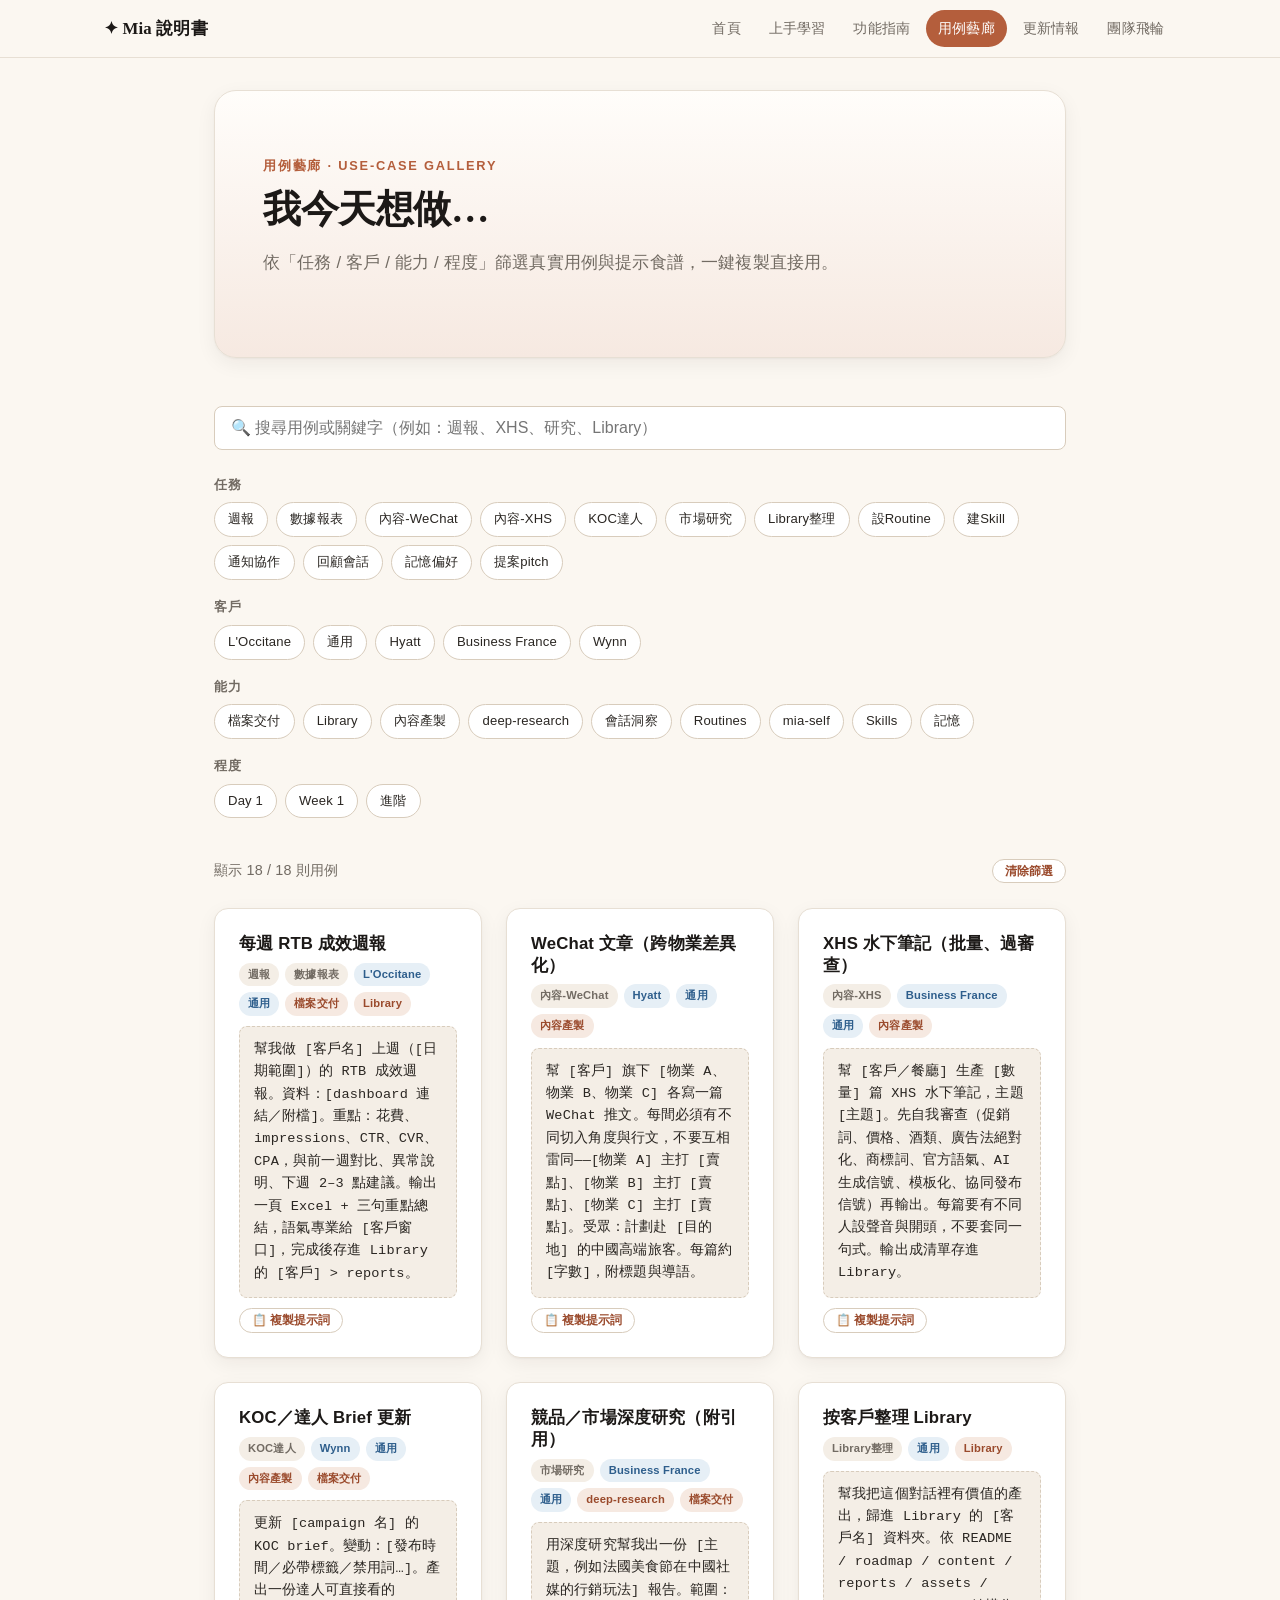
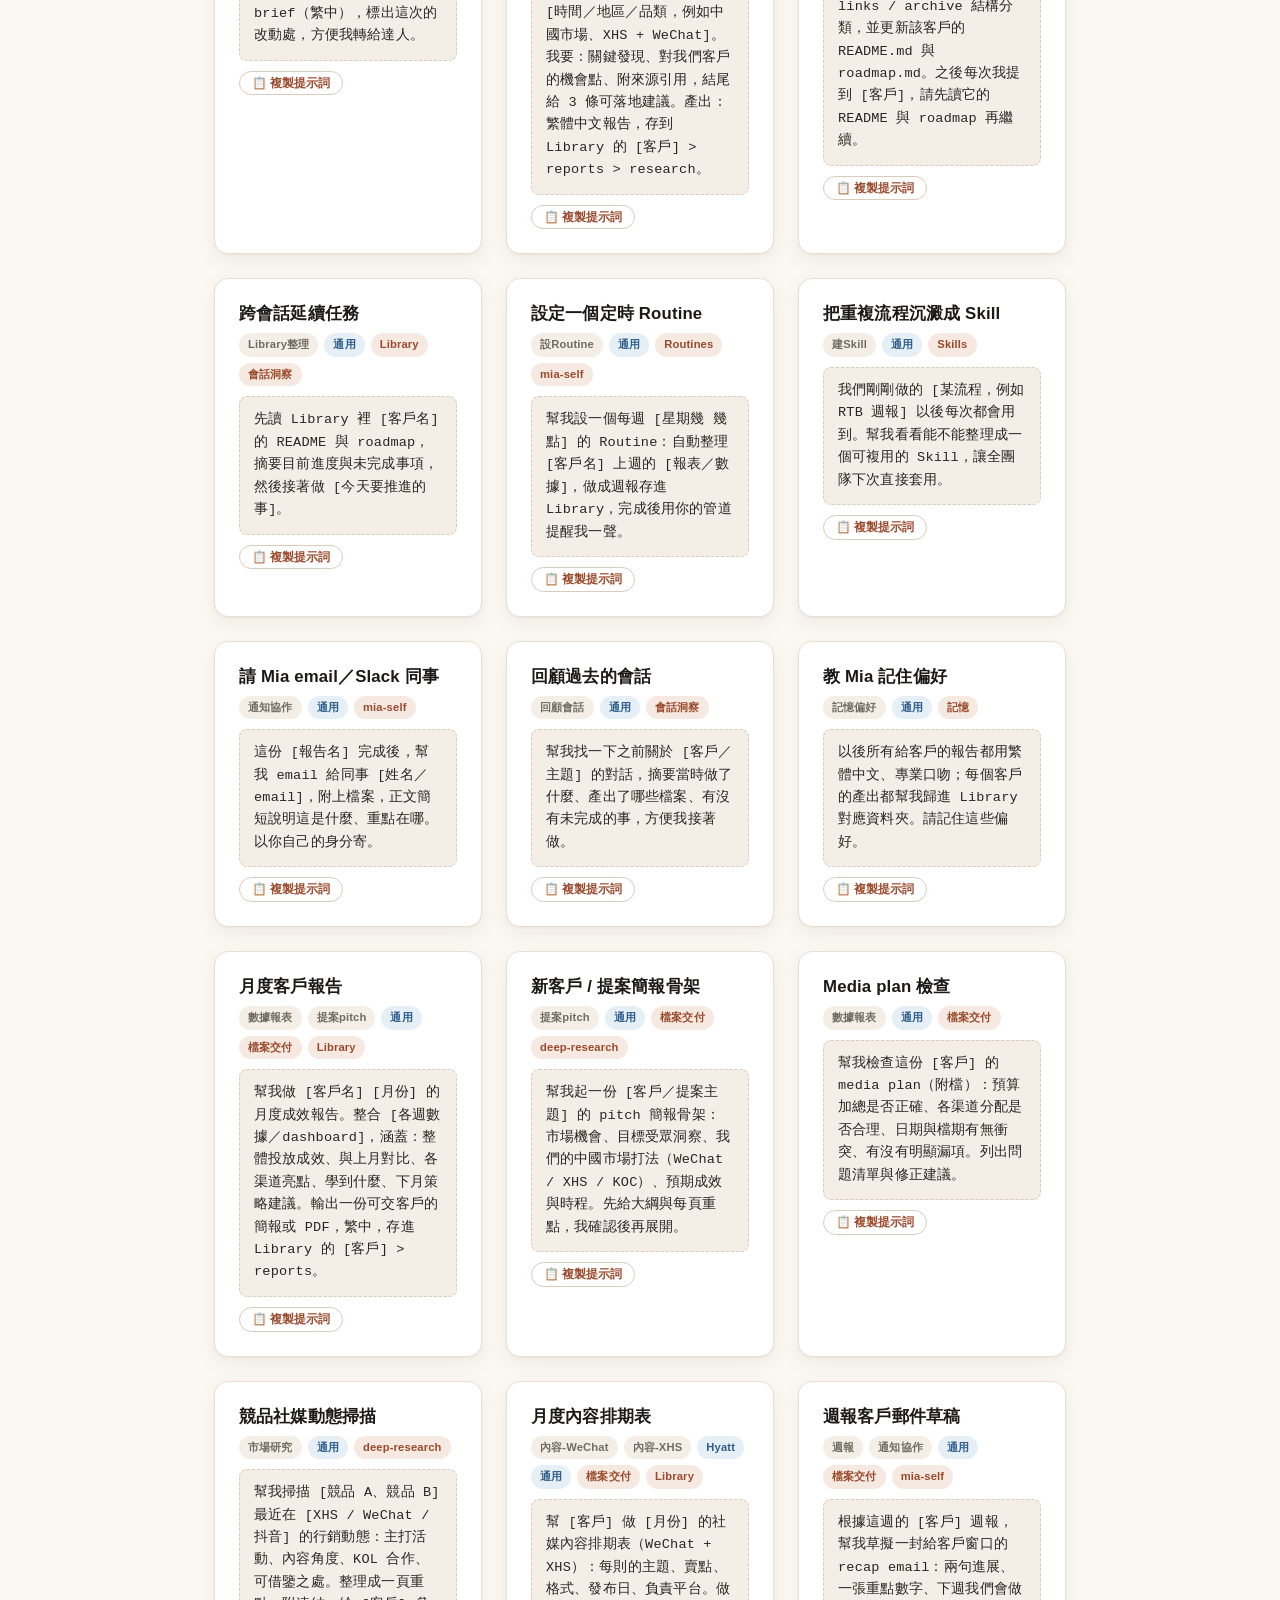
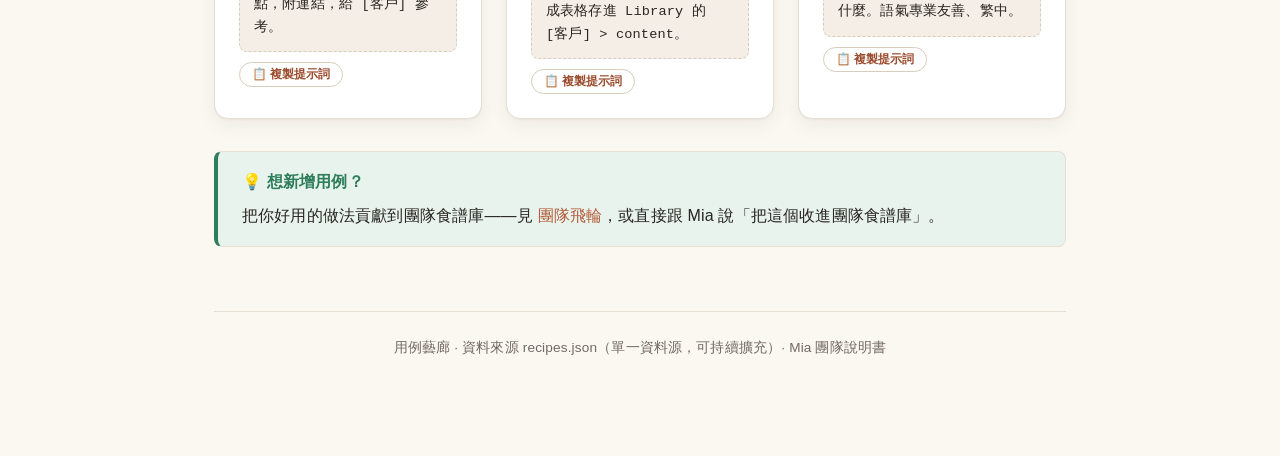
==== gallery.html @ 1db787ba "add gallery.html" ====
<!DOCTYPE html>
<html lang="zh-Hant">
<head>
<meta charset="utf-8">
<meta name="viewport" content="width=device-width, initial-scale=1">
<title>用例藝廊 · Mia 團隊說明書</title>
<link rel="stylesheet" href="assets/site.css">
</head>
<body>
<div class="page">
  <header class="hero">
    <div class="eyebrow">用例藝廊 · Use-case Gallery</div>
    <h1>我今天想做…</h1>
    <p class="lede">依「任務 / 客戶 / 能力 / 程度」篩選真實用例與提示食譜，一鍵複製直接用。</p>
  </header>

  <input class="searchbox" id="gsearch" type="search" placeholder="🔍 搜尋用例或關鍵字（例如：週報、XHS、研究、Library）">

  <div class="filters" id="filters"><!-- 篩選晶片由 app.js 依 recipes.json 生成 --></div>

  <div style="display:flex;align-items:center;justify-content:space-between;gap:12px;flex-wrap:wrap">
    <span class="gcount" id="gcount">載入中…</span>
    <button class="copybtn" id="gclear" type="button">清除篩選</button>
  </div>

  <div class="grid" id="gallery-root" style="margin-top:8px">
    <div class="empty">載入用例中…</div>
  </div>

  <div class="callout tip" style="margin-top:32px"><div class="label">💡 想新增用例？</div><p>把你好用的做法貢獻到團隊食譜庫——見 <a href="contribute.html">團隊飛輪</a>，或直接跟 Mia 說「把這個收進團隊食譜庫」。</p></div>

  <footer>用例藝廊 · 資料來源 recipes.json（單一資料源，可持續擴充）· Mia 團隊說明書</footer>
</div>
<script src="assets/app.js" defer></script>
</body>
</html>
---- assets/site.css ----
/* Mia 團隊說明書 — shared design system (new pages) */
:root{
  --accent:#B45E3C; --accent-strong:#9A4A2C; --accent-tint:#F6E9E1;
  --ink:#2A2622; --ink-strong:#1C1917; --muted:#726B63; --faint:#968C81;
  --paper:#FBF7F1; --surface:#FFFFFF; --surface-alt:#F4EEE6;
  --border:#E7DFD4; --border-strong:#D8CCBC;
  --tip:#2E7D5B; --tip-bg:#E7F3EC; --warn:#B4791E; --warn-bg:#FBF0DA;
  --limit:#B4382E; --limit-bg:#FBE7E4; --ex:#2E5E8C; --ex-bg:#E6EFF6;
  --font-sans:"PingFang TC","Microsoft JhengHei","Noto Sans TC","Heiti TC",-apple-system,BlinkMacSystemFont,"Segoe UI",Roboto,"Helvetica Neue",sans-serif;
  --font-serif:"Songti TC","PingFang TC",Georgia,"Times New Roman",serif;
  --font-mono:"SFMono-Regular","SF Mono","Cascadia Code",Consolas,"Courier New",monospace;
  --maxw:900px; --sp-2:8px; --sp-3:12px; --sp-4:16px; --sp-5:24px;
  --sp-6:32px; --sp-7:48px; --sp-8:64px; --sp-9:96px;
  --r-sm:8px; --r:14px; --r-lg:22px;
  --shadow:0 1px 2px rgba(28,25,23,.04),0 6px 20px rgba(28,25,23,.06);
  --shadow-lift:0 4px 10px rgba(28,25,23,.06),0 14px 34px rgba(28,25,23,.10);
}
*{box-sizing:border-box;}
html{scroll-behavior:smooth;-webkit-text-size-adjust:100%;}
body{margin:0;background:var(--paper);color:var(--ink);font-family:var(--font-sans);
  font-size:16px;line-height:1.75;letter-spacing:.01em;-webkit-font-smoothing:antialiased;}
h1,h2,h3,h4{color:var(--ink-strong);margin:0 0 var(--sp-4);line-height:1.3;}
h1{font-family:var(--font-serif);font-size:2.4rem;font-weight:700;letter-spacing:-.01em;line-height:1.2;}
h2{font-family:var(--font-serif);font-size:1.7rem;font-weight:700;}
h3{font-size:1.2rem;font-weight:600;margin-top:var(--sp-6);}
h4{font-size:1.05rem;font-weight:600;}
p{margin:0 0 var(--sp-4);}
ul,ol{margin:0 0 var(--sp-4);padding-left:1.4em;} li{margin:4px 0;}
a{color:var(--accent);text-decoration:none;} a:hover{color:var(--accent-strong);text-decoration:underline;}
:focus-visible{outline:2px solid var(--accent);outline-offset:2px;border-radius:4px;}
.eyebrow{font-size:.8rem;font-weight:700;letter-spacing:.14em;text-transform:uppercase;color:var(--accent);margin-bottom:var(--sp-2);}
.lede{color:var(--muted);font-size:1.05rem;}
small,.small{font-size:.85rem;color:var(--muted);}
.kicker{color:var(--muted);font-size:.92rem;margin:-8px 0 var(--sp-5);}
.page{max-width:var(--maxw);margin:0 auto;padding:0 24px 96px;}

/* site header (also styled here; app.js injects the markup) */
.site{position:sticky;top:0;z-index:30;background:rgba(251,247,241,.94);
  -webkit-backdrop-filter:saturate(1.2) blur(8px);backdrop-filter:saturate(1.2) blur(8px);
  border-bottom:1px solid var(--border);}
.site-in{max-width:1120px;margin:0 auto;padding:10px 24px;display:flex;align-items:center;
  justify-content:space-between;gap:16px;flex-wrap:wrap;}
.site .logo{font-family:var(--font-serif);font-weight:700;color:var(--ink-strong);font-size:1.05rem;
  text-decoration:none;white-space:nowrap;}
.site .logo:hover{color:var(--accent-strong);text-decoration:none;}
.site-nav{display:flex;gap:4px;flex-wrap:wrap;}
.site-nav a{font-size:.9rem;color:var(--muted);padding:6px 12px;border-radius:20px;text-decoration:none;white-space:nowrap;}
.site-nav a:hover{background:var(--accent-tint);color:var(--ink-strong);text-decoration:none;}
.site-nav a.cur{background:var(--accent);color:#fff;}

/* hero */
.hero{background:linear-gradient(180deg,#FFFDFA,var(--accent-tint));border:1px solid var(--border);
  border-radius:var(--r-lg);padding:var(--sp-8) var(--sp-7);margin:var(--sp-6) 0 var(--sp-7);box-shadow:var(--shadow);}
.hero .rule{width:56px;height:3px;background:var(--accent);border-radius:2px;margin:var(--sp-5) 0;}
.meta{display:flex;flex-wrap:wrap;gap:var(--sp-5);color:var(--muted);font-size:.9rem;}
.meta b{color:var(--ink-strong);font-weight:600;}

/* cards + grid */
.card{background:var(--surface);border:1px solid var(--border);border-radius:var(--r);padding:var(--sp-6);
  box-shadow:var(--shadow);margin:var(--sp-5) 0;}
.grid{display:grid;grid-template-columns:repeat(auto-fit,minmax(240px,1fr));gap:var(--sp-5);}
.grid .card{margin:0;transition:transform .18s ease,box-shadow .18s ease;}
.grid .card:hover{transform:translateY(-2px);box-shadow:var(--shadow-lift);}
.chip{display:inline-flex;align-items:center;justify-content:center;width:40px;height:40px;border-radius:12px;
  background:var(--accent-tint);font-size:1.3rem;margin-bottom:var(--sp-3);}
.linkcard{display:block;text-decoration:none;color:inherit;transition:transform .18s ease,box-shadow .18s ease;}
.linkcard:hover{transform:translateY(-2px);box-shadow:var(--shadow-lift);text-decoration:none;color:inherit;}
.linkcard .go{color:var(--accent);font-weight:600;font-size:.92rem;margin-top:16px;display:inline-block;}

/* callouts */
.callout{border:1px solid var(--border);border-left-width:4px;border-radius:var(--r-sm);padding:var(--sp-4) var(--sp-5);margin:var(--sp-5) 0;}
.callout .label{font-weight:700;display:flex;align-items:center;gap:8px;margin-bottom:6px;}
.callout p:last-child{margin-bottom:0;}
.callout.tip{background:var(--tip-bg);border-left-color:var(--tip);} .callout.tip .label{color:var(--tip);}
.callout.ex{background:var(--ex-bg);border-left-color:var(--ex);} .callout.ex .label{color:var(--ex);}
.callout.warn{background:var(--warn-bg);border-left-color:var(--warn);} .callout.warn .label{color:var(--warn);}

/* prompt / recipe block */
.recipe{position:relative;background:var(--surface-alt);border:1px dashed var(--border-strong);border-radius:var(--r-sm);
  padding:var(--sp-6) var(--sp-5) var(--sp-5);font-family:var(--font-mono);font-size:.9rem;line-height:1.7;
  color:var(--ink);white-space:pre-wrap;margin:var(--sp-4) 0;}
.recipe b{color:var(--accent-strong);}

/* copy button (also injected inline by app.js as fallback) */
.copybtn{font-family:var(--font-sans);font-size:.75rem;font-weight:700;border:1px solid var(--border-strong);
  background:var(--surface);color:var(--accent-strong);border-radius:16px;padding:3px 12px;cursor:pointer;line-height:1.4;}
.copybtn:hover{background:var(--accent-tint);}
.copyrow{display:flex;gap:6px;flex-wrap:wrap;margin-top:8px;}

/* do/don't compare */
.compare{display:grid;grid-template-columns:1fr 1fr;gap:var(--sp-4);margin:var(--sp-5) 0;}
.compare>div{border-radius:var(--r-sm);padding:var(--sp-4) var(--sp-5);border:1px solid var(--border);}
.compare .do{background:var(--tip-bg);} .compare .dont{background:var(--limit-bg);}
.compare h4{margin-bottom:var(--sp-3);} .compare .do h4{color:var(--tip);} .compare .dont h4{color:var(--limit);}
.compare ul{margin:0;padding-left:1.2em;}

/* filter chips */
.filters{margin:var(--sp-5) 0;}
.filter-group{margin-bottom:var(--sp-4);}
.filter-group .flabel{font-size:.8rem;font-weight:700;color:var(--muted);letter-spacing:.06em;margin-bottom:6px;}
.chips{display:flex;flex-wrap:wrap;gap:8px;}
.fchip{font-size:.82rem;border:1px solid var(--border-strong);background:var(--surface);color:var(--ink);
  border-radius:20px;padding:5px 13px;cursor:pointer;user-select:none;}
.fchip:hover{background:var(--accent-tint);}
.fchip.on{background:var(--accent);color:#fff;border-color:var(--accent);}
.searchbox{width:100%;font-family:var(--font-sans);font-size:1rem;padding:12px 16px;border:1px solid var(--border-strong);
  border-radius:var(--r-sm);background:var(--surface);color:var(--ink);}
.searchbox:focus{outline:2px solid var(--accent);border-color:var(--accent);}

/* gallery cards */
.gcount{color:var(--muted);font-size:.9rem;margin:var(--sp-4) 0;}
.gcard{background:var(--surface);border:1px solid var(--border);border-radius:var(--r);padding:var(--sp-5);box-shadow:var(--shadow);}
.gcard h4{margin:0 0 8px;}
.gcard .tags{display:flex;flex-wrap:wrap;gap:6px;margin-bottom:10px;}
.gcard .t{font-size:.7rem;font-weight:600;border-radius:20px;padding:2px 9px;background:var(--surface-alt);color:var(--muted);}
.gcard .t.cli{background:var(--ex-bg);color:var(--ex);}
.gcard .t.cap{background:var(--accent-tint);color:var(--accent-strong);}
.gcard pre{font-family:var(--font-mono);font-size:.85rem;line-height:1.65;white-space:pre-wrap;color:var(--ink);
  background:var(--surface-alt);border:1px dashed var(--border-strong);border-radius:var(--r-sm);padding:12px 14px;margin:0 0 10px;}
.empty{color:var(--muted);padding:var(--sp-6);text-align:center;border:1px dashed var(--border-strong);border-radius:var(--r-sm);}

/* checklist / progress (learn) */
.progress{height:10px;background:var(--surface-alt);border-radius:20px;overflow:hidden;margin:var(--sp-3) 0 var(--sp-5);border:1px solid var(--border);}
.progress > i{display:block;height:100%;width:0;background:var(--accent);transition:width .3s ease;}
.checklist{list-style:none;padding:0;margin:0;}
.checklist li{display:flex;gap:12px;align-items:flex-start;padding:12px;border:1px solid var(--border);border-radius:var(--r-sm);
  background:var(--surface);margin-bottom:10px;}
.checklist input{margin-top:5px;width:18px;height:18px;accent-color:var(--accent);flex:0 0 auto;}
.checklist .done{opacity:.6;text-decoration:line-through;}
.checklist .step-t{font-weight:600;color:var(--ink-strong);}
.checklist .lvl{font-size:.68rem;font-weight:700;padding:1px 8px;border-radius:20px;margin-left:6px;vertical-align:middle;}
.lvl.d1{background:var(--tip-bg);color:var(--tip);} .lvl.w1{background:var(--warn-bg);color:var(--warn);} .lvl.adv{background:var(--ex-bg);color:var(--ex);}

/* tip of the day */
.tipcard{background:linear-gradient(180deg,#FFFDFA,var(--accent-tint));border:1px solid var(--border);
  border-radius:var(--r);padding:var(--sp-5) var(--sp-6);box-shadow:var(--shadow);}
.tipcard .k{font-size:.8rem;font-weight:700;letter-spacing:.1em;color:var(--accent);text-transform:uppercase;}
.tipcard .body{font-size:1.1rem;color:var(--ink-strong);margin-top:6px;}

/* quiz */
.quiz .q{border:1px solid var(--border);border-radius:var(--r-sm);padding:var(--sp-4) var(--sp-5);margin-bottom:12px;background:var(--surface);}
.quiz .q p{font-weight:600;color:var(--ink-strong);}
.quiz .opt{display:block;padding:8px 12px;border:1px solid var(--border);border-radius:var(--r-sm);margin:6px 0;cursor:pointer;}
.quiz .opt:hover{background:var(--accent-tint);}
.quiz .opt.right{background:var(--tip-bg);border-color:var(--tip);}
.quiz .opt.wrong{background:var(--limit-bg);border-color:var(--limit);}
.quiz .fb{font-size:.9rem;color:var(--muted);margin-top:6px;}

/* steps */
.steps{list-style:none;counter-reset:s;padding:0;margin:var(--sp-5) 0;}
.steps li{counter-increment:s;position:relative;padding:0 0 var(--sp-5) 52px;}
.steps li::before{content:counter(s);position:absolute;left:0;top:0;width:32px;height:32px;border-radius:50%;
  background:var(--accent);color:#fff;font-weight:700;display:flex;align-items:center;justify-content:center;font-size:.95rem;}
.steps li:not(:last-child)::after{content:"";position:absolute;left:15px;top:36px;bottom:6px;width:2px;background:var(--border-strong);}

/* toast */
#toast{position:fixed;left:50%;bottom:28px;transform:translateX(-50%) translateY(20px);background:var(--ink-strong);
  color:#fff;padding:10px 18px;border-radius:24px;font-size:.9rem;opacity:0;pointer-events:none;transition:all .25s ease;z-index:60;}
#toast.show{opacity:1;transform:translateX(-50%) translateY(0);}

/* back to top */
#top{position:fixed;right:22px;bottom:22px;background:var(--accent);color:#fff;width:44px;height:44px;border-radius:50%;
  display:none;align-items:center;justify-content:center;box-shadow:var(--shadow-lift);font-size:1.2rem;cursor:pointer;border:none;z-index:20;}
#top.show{display:flex;}

footer{margin-top:var(--sp-8);padding-top:var(--sp-5);border-top:1px solid var(--border);text-align:center;color:var(--muted);font-size:.85rem;}

@media (max-width:960px){
  .site-in{padding:8px 16px;} .site .logo{font-size:.98rem;}
  .site-nav{gap:2px;} .site-nav a{font-size:.8rem;padding:5px 9px;}
  .page{padding:0 16px 64px;}
  .compare{grid-template-columns:1fr;}
  h1{font-size:2rem;}
}
@media print{
  .site,#top,#toast,.copybtn,.copyrow,.filters,.searchbox{display:none!important;}
  body{background:#fff;color:#000;} .card,.gcard{box-shadow:none;border:1px solid #bbb;}
}
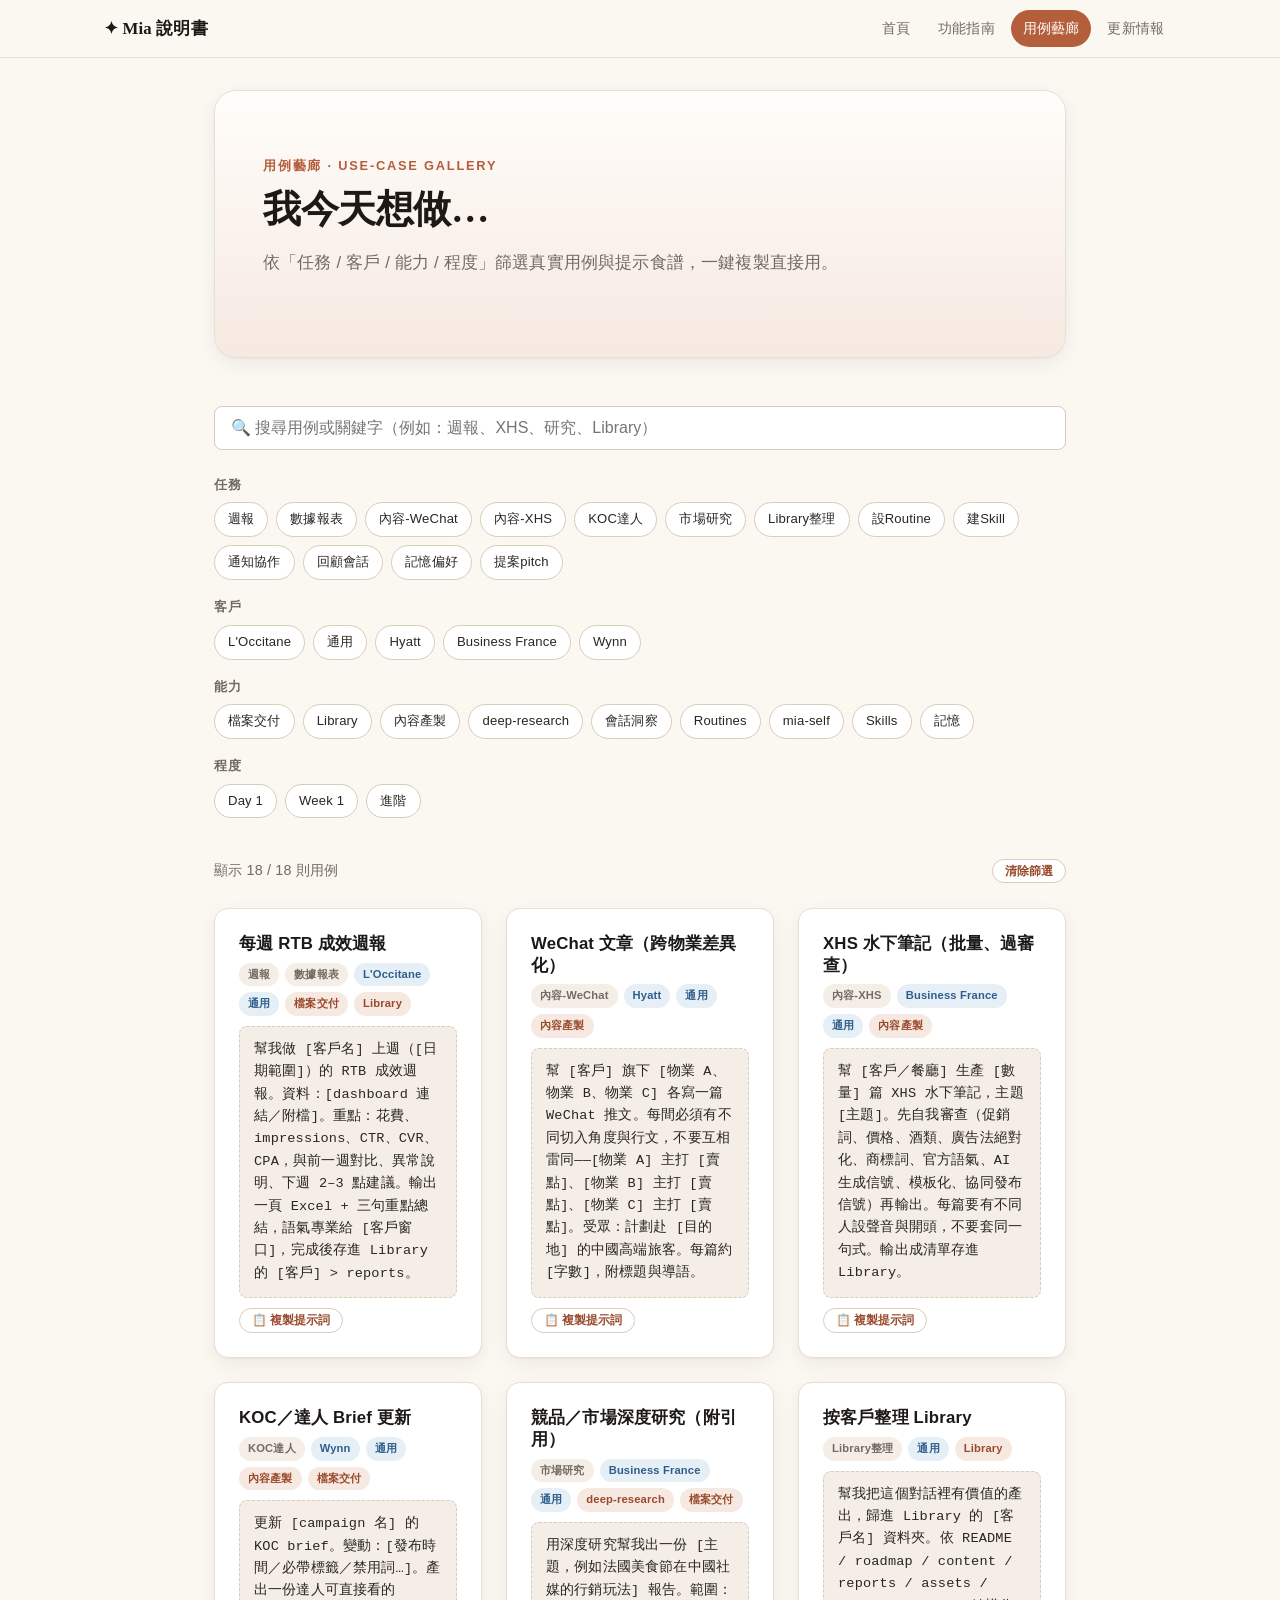
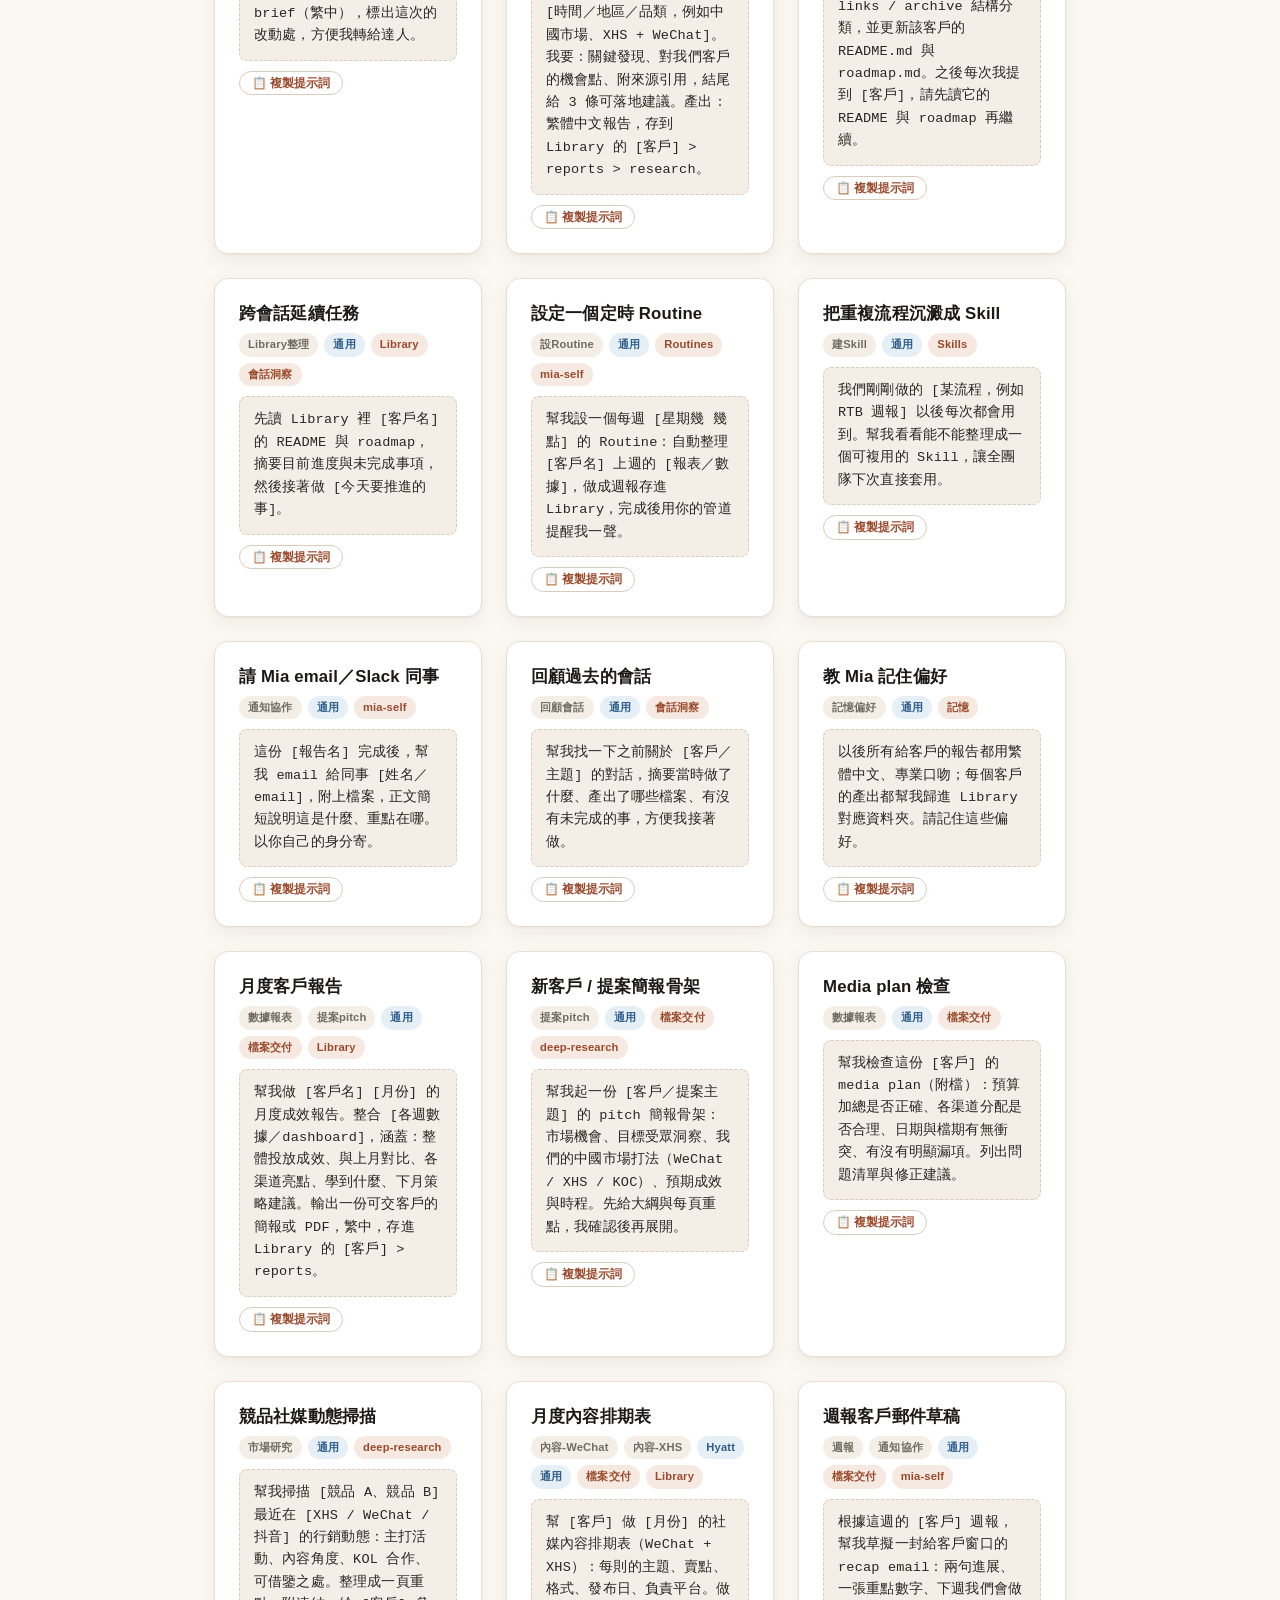
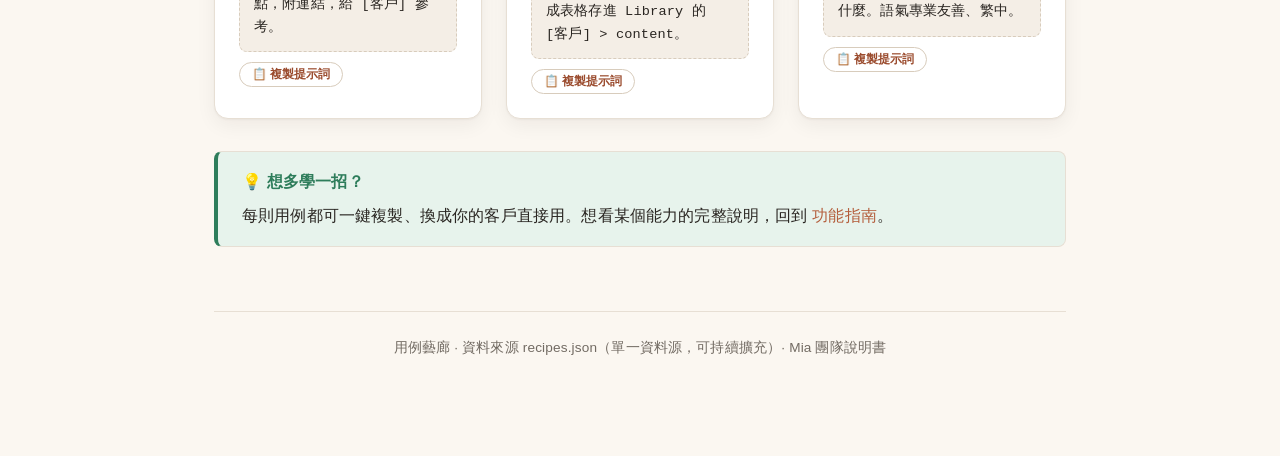
==== commit d9611bd0: "update gallery.html" ====
--- a/gallery.html
+++ b/gallery.html
@@ -27,7 +27,7 @@
     <div class="empty">載入用例中…</div>
   </div>
 
-  <div class="callout tip" style="margin-top:32px"><div class="label">💡 想新增用例？</div><p>把你好用的做法貢獻到團隊食譜庫——見 <a href="contribute.html">團隊飛輪</a>，或直接跟 Mia 說「把這個收進團隊食譜庫」。</p></div>
+  <div class="callout tip" style="margin-top:32px"><div class="label">💡 想多學一招？</div><p>每則用例都可一鍵複製、換成你的客戶直接用。想看某個能力的完整說明，回到 <a href="part1.html">功能指南</a>。</p></div>
 
   <footer>用例藝廊 · 資料來源 recipes.json（單一資料源，可持續擴充）· Mia 團隊說明書</footer>
 </div>
